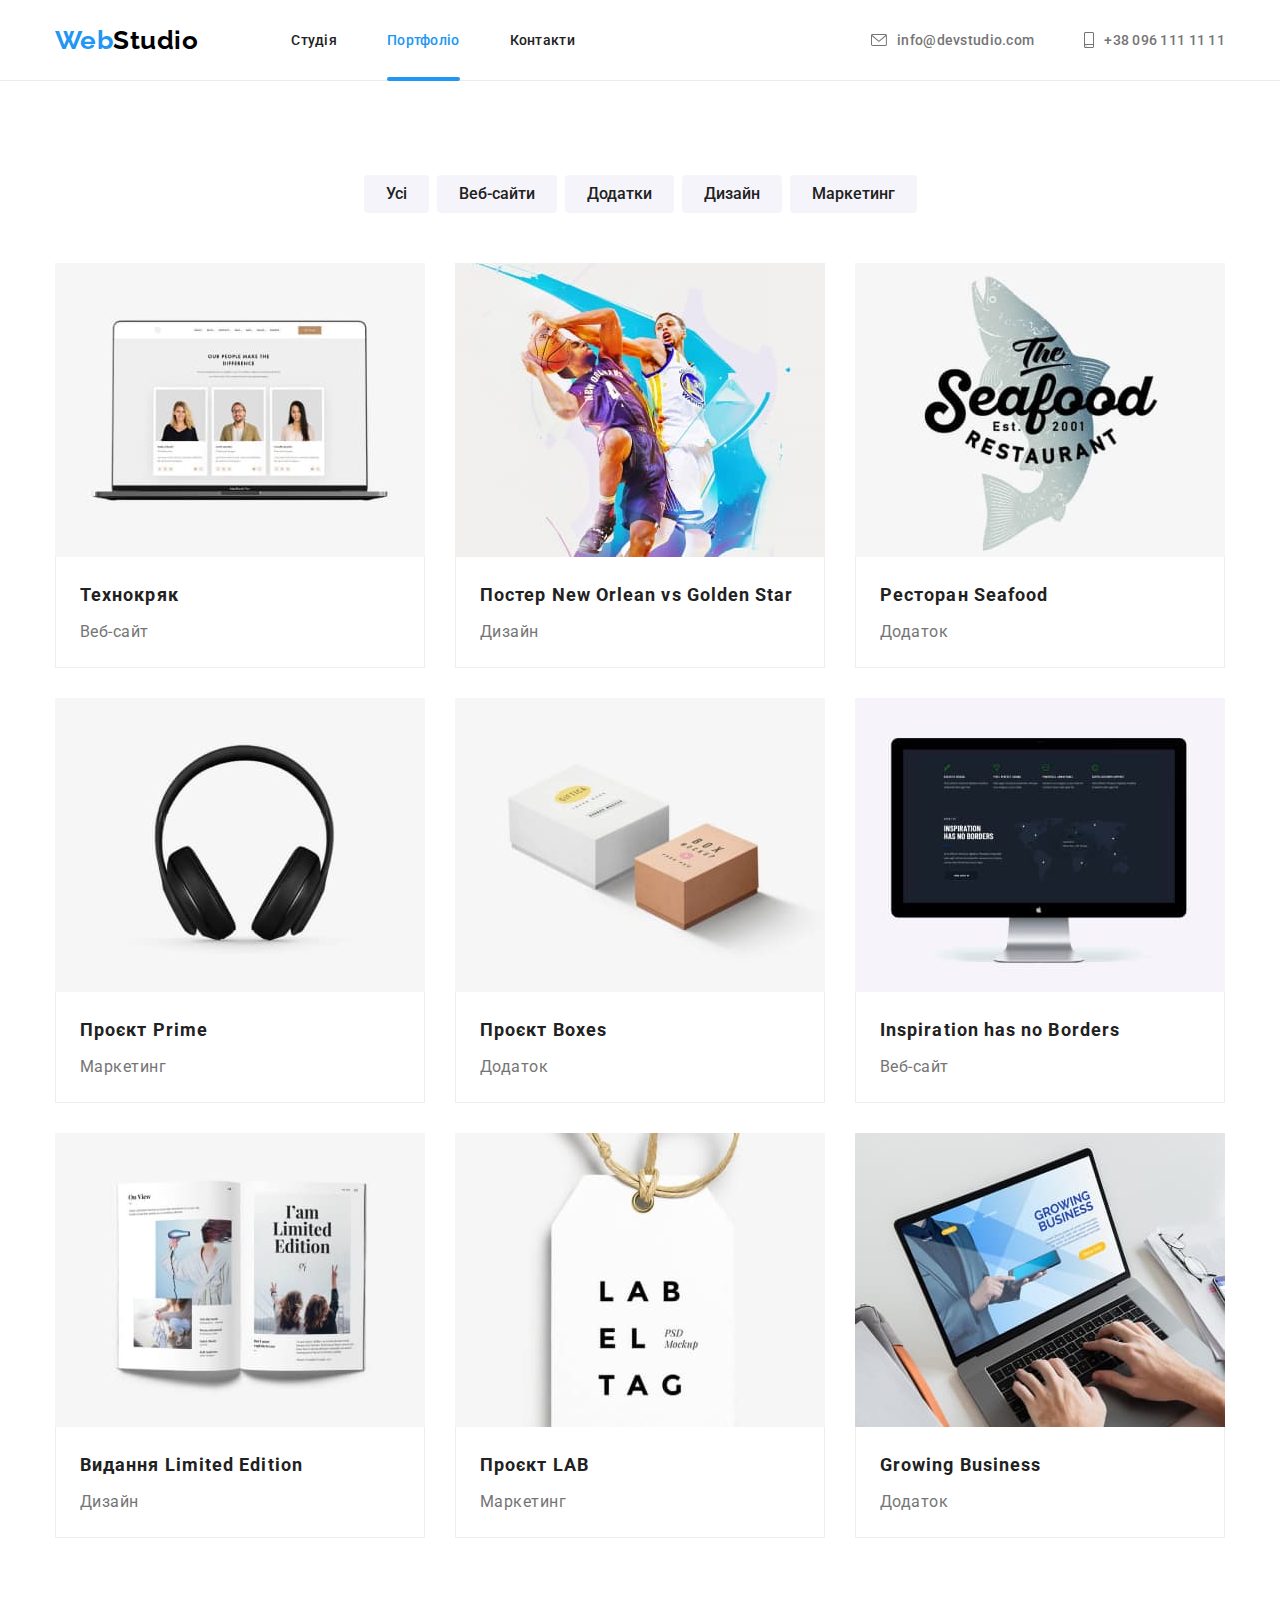
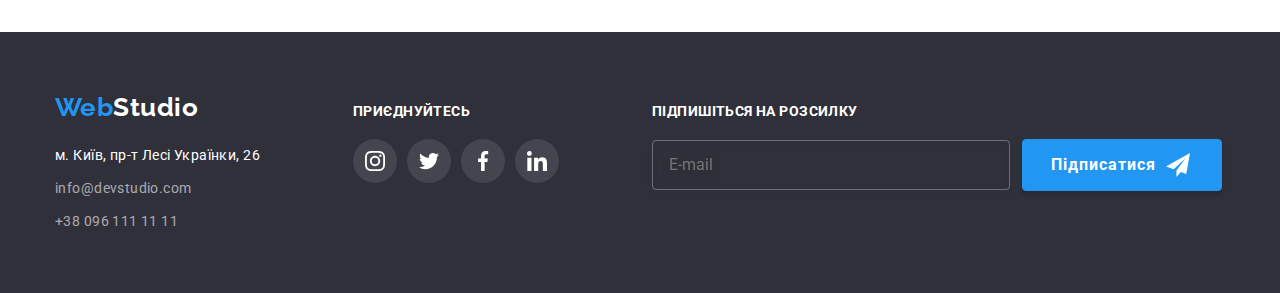
==== portfolio.html @ 826903d3 "homework-6" ====
<!DOCTYPE html>
<html lang="uk">
  <head>
    <meta charset="UTF-8" />
    <meta http-equiv="X-UA-Compatible" content="IE=edge" />
    <meta name="viewport" content="width=device-width, initial-scale=1.0" />
    <title>Document</title>
    <link rel="preconnect" href="https://fonts.googleapis.com" />
    <link rel="preconnect" href="https://fonts.gstatic.com" crossorigin />
    <link
      href="https://fonts.googleapis.com/css2?family=Raleway:wght@700&family=Roboto:wght@400;500;700;900&display=swap"
      rel="stylesheet"
    />
    <link
      rel="stylesheet"
      href="https://cdnjs.cloudflare.com/ajax/libs/modern-normalize/1.1.0/modern-normalize.min.css"
    />
    <link rel="stylesheet" href="./css/style.css" />
  </head>
  <body>
    <!-- Шапка -->
    <header class="page-header">
      <div class="container">
        <nav class="header-nav">
          <a class="header-logo" href="./index.html"
            >Web<span class="logo-style">Studio</span></a
          >

          <ul class="header-list list">
            <li class="item">
              <a class="header-link link" href="./index.html">Студія</a>
            </li>
            <li class="item">
              <a class="header-link link current" href="./portfolio.html"
                >Портфоліо</a
              >
            </li>
            <li class="item">
              <a class="header-link link" href="">Контакти</a>
            </li>
          </ul>
        </nav>
        <div class="header-contacts">
          <ul class="header-tel header-list list">
            <li class="item">
              <a
                class="header-link link header-mail"
                href="mailto:info@devstudio.com"
                ><svg class="icon" width="16" height="12">
                  <use href="./images/icons.svg#icon-mail"></use></svg
                ><span>info@devstudio.com</span></a
              >
            </li>
            <li class="item">
              <a class="header-link link header-phone" href="tel:+380961111111">
                <svg class="icon" width="10" height="16">
                  <use href="./images/icons.svg#icon-phone"></use></svg
                ><span>+38 096 111 11 11</span>
              </a>
            </li>
          </ul>
        </div>
      </div>
    </header>

    <main>
      <section class="project section">
        <div class="container">
          <h1 class="visually-hidden">Проекти</h1>

          <!-- кнопка -->

          <ul class="button-list list">
            <li class="item">
              <button class="button button-current" type="button">Усі</button>
            </li>
            <li class="item">
              <button class="button" type="button">Веб-сайти</button>
            </li>
            <li class="item">
              <button class="button" type="button">Додатки</button>
            </li>
            <li class="item">
              <button class="button" type="button">Дизайн</button>
            </li>
            <li class="item">
              <button class="button" type="button">Маркетинг</button>
            </li>
          </ul>

          <!-- Проекти -->
          <ul class="project-list list">
            <li class="item">
              <div class="project-description">
                <img
                  class="project-img img"
                  src="./images/project-tehno.jpg"
                  alt="на Macbook pro відкрит браузер з анкетою трех людей"
                  width="370"
                  height="294"
                />
                <p class="img-text">
                  Ресурс пропонує комплексні пропозиції з різним рівнем
                  функціоналу та сервісів. Все це дозволить відвідувачу отримати
                  вичерпні відомості про компанію чи приватну особу.
                </p>
              </div>

              <div class="project-container">
                <h2 class="project-title">Технокряк</h2>
                <p class="project-text">Веб-сайт</p>
              </div>
            </li>
            <li class="item">
              <div class="project-description">
                <img
                  class="project-img img"
                  src="./images/project-basketboll.jpg"
                  alt="Двоє баскетболістів з New Orlean vs Golden Star"
                  width="370"
                  height="294"
                />
                <p class="img-text">
                  Ресурс пропонує комплексні пропозиції з різним рівнем
                  функціоналу та сервісів. Все це дозволить відвідувачу отримати
                  вичерпні відомості про компанію чи приватну особу.
                </p>
              </div>

              <div class="project-container">
                <h2 class="project-title">Постер New Orlean vs Golden Star</h2>
                <p class="project-text">Дизайн</p>
              </div>
            </li>
            <li class="item">
              <div class="project-description">
                <img
                  class="project-img img"
                  src="./images/project-seafood.jpg"
                  alt="емблема ресторану Seafood"
                  width="370"
                  height="294"
                />
                <p class="img-text">
                  Ресурс пропонує комплексні пропозиції з різним рівнем
                  функціоналу та сервісів. Все це дозволить відвідувачу отримати
                  вичерпні відомості про компанію чи приватну особу.
                </p>
              </div>

              <div class="project-container">
                <h2 class="project-title">Ресторан Seafood</h2>
                <p class="project-text">Додаток</p>
              </div>
            </li>
            <li class="item">
              <div class="project-description">
                <img
                  class="project-img img"
                  src="./images/project-prime.jpg"
                  alt="великі навушники"
                  width="370"
                  height="294"
                />
                <p class="img-text">
                  Ресурс пропонує комплексні пропозиції з різним рівнем
                  функціоналу та сервісів. Все це дозволить відвідувачу отримати
                  вичерпні відомості про компанію чи приватну особу.
                </p>
              </div>

              <div class="project-container">
                <h2 class="project-title">Проєкт Prime</h2>
                <p class="project-text">Маркетинг</p>
              </div>
            </li>
            <li class="item">
              <div class="project-description">
                <img
                  class="project-img img"
                  src="./images/project-boxes.jpg"
                  alt="біла і коричнива коробка "
                  width="370"
                  height="294"
                />
                <p class="img-text">
                  Ресурс пропонує комплексні пропозиції з різним рівнем
                  функціоналу та сервісів. Все це дозволить відвідувачу отримати
                  вичерпні відомості про компанію чи приватну особу.
                </p>
              </div>

              <div class="project-container">
                <h2 class="project-title">Проєкт Boxes</h2>
                <p class="project-text">Додаток</p>
              </div>
            </li>
            <li class="item">
              <div class="project-description">
                <img
                  class="project-img img"
                  src="./images/project-borders.jpg"
                  alt="apple екран з картою планети"
                  width="370"
                  height="294"
                />
                <p class="img-text">
                  Ресурс пропонує комплексні пропозиції з різним рівнем
                  функціоналу та сервісів. Все це дозволить відвідувачу отримати
                  вичерпні відомості про компанію чи приватну особу.
                </p>
              </div>

              <div class="project-container">
                <h2 class="project-title">Inspiration has no Borders</h2>
                <p class="project-text">Веб-сайт</p>
              </div>
            </li>
            <li class="item">
              <div class="project-description">
                <img
                  class="project-img img"
                  src="./images/project-limited-edition.jpg"
                  alt="розгорнута
              книжка 1ст. дівчина сушить волося, 2ст. дві дівчини показують знак
              'peace'"
                  width="370"
                  height="294"
                />
                <p class="img-text">
                  Ресурс пропонує комплексні пропозиції з різним рівнем
                  функціоналу та сервісів. Все це дозволить відвідувачу отримати
                  вичерпні відомості про компанію чи приватну особу.
                </p>
              </div>

              <div class="project-container">
                <h2 class="project-title">Видання Limited Edition</h2>
                <p class="project-text">Дизайн</p>
              </div>
            </li>
            <li class="item">
              <div class="project-description">
                <img
                  class="project-img img"
                  src="./images/project-lab.jpg"
                  alt="бірка з написом LAB EL TAG PSD Mockup"
                  width="370"
                  height="294"
                />
                <p class="img-text">
                  Ресурс пропонує комплексні пропозиції з різним рівнем
                  функціоналу та сервісів. Все це дозволить відвідувачу отримати
                  вичерпні відомості про компанію чи приватну особу.
                </p>
              </div>

              <div class="project-container">
                <h2 class="project-title">Проєкт LAB</h2>
                <p class="project-text">Маркетинг</p>
              </div>
            </li>
            <li class="item">
              <div class="project-description">
                <img
                  class="project-img img"
                  src="./images/project-business.jpg"
                  alt="чоловічі руки друкують на ноутбуці, відкрита сторінка GROWING BUSINESS"
                  width="370"
                  height="294"
                />
                <p class="img-text">
                  Ресурс пропонує комплексні пропозиції з різним рівнем
                  функціоналу та сервісів. Все це дозволить відвідувачу отримати
                  вичерпні відомості про компанію чи приватну особу.
                </p>
              </div>

              <div class="project-container">
                <h2 class="project-title">Growing Business</h2>
                <p class="project-text">Додаток</p>
              </div>
            </li>
          </ul>
        </div>
      </section>
    </main>

    <!-- Підвал -->

    <footer class="footer">
      <div class="container footer-container">
        <div class="footer-address">
          <a class="header-logo footer-logo" href="./index.html"
            >Web<span class="footer-color">Studio</span></a
          >
          <address>
            <ul class="footer-list list">
              <li class="item">
                <a
                  class="address link"
                  href="https://goo.gl/maps/4uQXYABWk6G59Mzo6"
                  target="_blank"
                  rel="noopener noreferrer nowfollow"
                  >м. Київ, пр-т Лесі Українки, 26</a
                >
              </li>
              <li class="item">
                <a class="mail-tel link" href="mailto:info@devstudio.com"
                  >info@devstudio.com</a
                >
              </li>
              <li class="item">
                <a class="mail-tel link" href="tel:+380961111111"
                  >+38 096 111 11 11</a
                >
              </li>
            </ul>
          </address>
        </div>
        <div class="footer-socials">
          <h2 class="social-title">приєднуйтесь</h2>
          <ul class="social-icon list">
            <li class="item">
              <a href="" class="link">
                <svg class="icon" width="20" height="20">
                  <use href="./images/icons.svg#icon-instagram"></use>
                </svg>
              </a>
            </li>
            <li class="item">
              <a href="" class="link">
                <svg class="icon" width="20" height="20">
                  <use href="./images/icons.svg#icon-twitter"></use>
                </svg>
              </a>
            </li>
            <li class="item">
              <a href="" class="link">
                <svg class="icon" width="20" height="20">
                  <use href="./images/icons.svg#icon-facebook"></use>
                </svg>
              </a>
            </li>
            <li class="item">
              <a href="" class="link">
                <svg class="icon" width="20" height="20">
                  <use href="./images/icons.svg#icon-linkedin"></use>
                </svg>
              </a>
            </li>
          </ul>
        </div>
        <div class="footer-form">
          <h2 class="social-title">Підпишіться на розсилку</h2>
          <form class="footer-email">
            <div class="email">
              <input
                type="email"
                class="footer-input"
                name="email"
                id="email"
                placeholder="E-mail"
                aria-label="E-mail"
                required
              />
            </div>
            <button type="submit" class="footer-button">
              <span class="signeture">Підписатися</span>
              <svg class="icon" width="24" height="24">
                <use href="./images/icons.svg#icon-send"></use>
              </svg>
            </button>
          </form>
        </div>
      </div>
    </footer>
  </body>
</html>
---- css/style.css ----
/* 
основиний текст: #757575;
другорядний текст:  #212121;
білий : #FFFFFF;
footer rgba(255, 255, 255, 0.6);  
background: #FFFFFF99;
hero підвал: #2F303A;
1 секція: #F5F5F5
2 секція: #F5F4FA;
акцент: #2196F3
активна кнопка: #188CE8
 */

:root {
  --main-color: #757575;
  --title-text-color: #212121;
  --accent-color: #2196f3;
  --white-color: #ffffff;
  --transparent-color: #ffffff99;
  --bg-color-dark: #2f303a;
  --bg-color-work: #f5f5f5;
  --bg-color-team: #f5f4fa;
  --icon-color: #afb1b8;
  --timing-function: cubic-bezier(0.4, 0, 0.2, 1);
}

/* RESET */
h1,
h2,
h3,
p {
  margin-top: 0;
  margin-bottom: 0;
}
body {
  color: var(--main-color);
  font-family: "Roboto", sans-serif;
  font-weight: 400;
  letter-spacing: 0.03em;
}

.container {
  width: 1200px;
  margin-right: auto;
  margin-left: auto;
  padding-right: 15px;
  padding-left: 15px;

  /* outline: red 1px solid; */
}

.visually-hidden {
  position: absolute;
  width: 1px;
  height: 1px;
  margin: -1px;
  border: 0;
  padding: 0;
  white-space: nowrap;
  clip-path: inset(100%);
  clip: rect(0 0 0 0);
  overflow: hidden;
}

.title-work-team {
  margin-bottom: 50px;
  font-weight: 700;
  font-size: 36px;
  line-height: calc(42 / 36);
  text-align: center;
  color: var(--title-text-color);
}

.section {
  padding-top: 94px;
  padding-bottom: 94px;
}

.link {
  text-decoration: none;
}

.list {
  padding-left: 0;
  margin: 0;
  list-style: none;
}

.img {
  display: block;
  width: 100%;
}

/* Logo */
.header-logo {
  margin-right: 93px;

  font-family: "Raleway";
  font-weight: 700;
  font-size: 26px;
  line-height: calc(31 / 26);
  text-decoration: none;

  color: var(--accent-color);
}
.logo-style {
  color: #000;
}

/* Header */
.page-header {
  border-bottom: 1px solid #ececec;
}

.page-header .container {
  display: flex;
  align-items: center;
}

.header-nav {
  display: flex;
  align-items: center;
}

.header-list {
  display: flex;
}

.header-list .item:not(:first-child) {
  margin-left: 50px;
}

.page-header {
  background-color: var(--white-color);
}

.header-link {
  display: block;
  padding-top: 32px;
  padding-bottom: 32px;

  font-weight: 500;
  font-size: 14px;
  line-height: calc(16 / 14);
  letter-spacing: 0.02em;

  transition: color 250ms cubic-bezier(0.4, 0, 0.2, 1);

  color: var(--title-text-color);

  cursor: pointer;
}

.current::after {
  position: absolute;
  content: "";
  width: 100%;
  height: 4px;
  bottom: -1px;
  left: 0;
  border-radius: 2px;
  background-color: var(--accent-color);
}

.header-tel .link {
  display: flex;
  align-items: center;

  color: inherit;
}

.current {
  position: relative;
  color: var(--accent-color);
}

.header-link:hover,
.header-link:focus {
  color: var(--accent-color);
}

.header-link .icon {
  margin-right: 10px;
  fill: currentColor;
}

.header-contacts {
  margin-left: auto;
}

/* Hero */

.hero {
  max-width: 1600px;
  height: 600px;

  padding-top: 200px;
  padding-bottom: 200px;
  margin-left: auto;
  margin-right: auto;

  text-align: center;
  background-color: var(--bg-color-dark);
  background-image: linear-gradient(
      rgba(47, 48, 58, 0.4),
      rgba(47, 48, 58, 0.4)
    ),
    url(../images/hero-bg.jpg);
  background-repeat: no-repeat;
  background-size: cover;
}

.hero-title {
  margin: 0 auto;
  margin-bottom: 30px;
  max-width: 696px;

  font-weight: 900;
  font-size: 44px;
  line-height: calc(60 / 44);
  letter-spacing: 0.06em;
  text-transform: uppercase;

  color: var(--white-color);
}

.hero-button {
  display: inline-block;
  padding: 10px 32px;
  min-width: 216px;

  font-family: inherit;
  font-weight: 700;
  font-size: 16px;
  line-height: calc(30 / 16);
  align-items: center;

  letter-spacing: 0.06em;
  color: var(--white-color);

  transition: box-shadow 250ms cubic-bezier(0.4, 0, 0.2, 1);

  border: 1px solid transparent;
  border-radius: 4px;

  background-color: var(--accent-color);

  cursor: pointer;
}

.hero-button:hover,
.hero-button:focus {
  box-shadow: 0px 4px 4px rgba(0, 0, 0, 0.15);
}

/* Наша ефективність */

.about {
  padding-bottom: 0;

  background-color: var(--white-color);
}

.about-list {
  display: flex;
}

.about-list .item {
  flex-basis: calc((100% - 90px) / 4);
  margin-left: 30px;
}

.about-list .item:first-child {
  margin-left: 0;
}

.about .thumb {
  margin-bottom: 30px;

  display: flex;
  height: 120px;
  justify-content: center;
  align-items: center;

  border-radius: 4px;

  background-color: var(--bg-color-team);
}

.about-title {
  margin-bottom: 10px;

  font-weight: 700;
  font-size: 14px;
  line-height: calc(16 / 14);
  text-transform: uppercase;

  color: var(--title-text-color);
}

.about-text {
  font-size: 14px;
  line-height: calc(24 / 14);
}

/* ЧИМ МИ ЗАЙМАЄМОСЯ */

.work {
  background-color: var(--white-color);
}

.work .list {
  display: flex;
}

.work-list .item {
  width: calc((100% - 60px) / 3);
  margin-left: 30px;
}

.work-list .item:first-child {
  margin-left: 0;
}

.work-item {
  position: relative;
  overflow: hidden;
}

.work-text {
  position: absolute;
  bottom: 0;
  width: 370px;
  height: 70px;
  display: flex;
  justify-content: center;
  align-items: center;

  font-weight: 700;
  font-size: 14px;
  line-height: calc(16 / 14);
  text-transform: uppercase;

  color: var(--white-color);
  background-color: rgba(47, 48, 58, 0.8);
}

/* НАША КОМАНДА */
.team {
  background-color: var(--bg-color-team);
}

.team-container {
  padding-top: 30px;
  padding-bottom: 30px;
}

.team-list {
  display: flex;
}

.team-list > .item {
  width: calc((100% - 90px) / 4);
  margin-left: 30px;

  border-radius: 0px 0px 4px 4px;
  box-shadow: 0px 1px 3px rgba(0, 0, 0, 0.12), 0px 1px 1px rgba(0, 0, 0, 0.14),
    0px 2px 1px rgba(0, 0, 0, 0.2);

  background-color: var(--white-color);
}

.team-list > .item:first-child {
  margin-left: 0;
}

.team-title {
  margin-bottom: 10px;

  font-weight: 500;
  font-size: 16px;
  line-height: calc(19 / 16);
  text-align: center;
  color: var(--title-text-color);
}

.team-position {
  font-weight: 400;
  font-size: 16px;
  line-height: calc(19 / 16);
  text-align: center;
}

/* ІКОНКИ СОЦ */
.team-icon {
  display: flex;
  justify-content: center;
  margin-top: 16px;
}

.team-icon > .item {
  width: 44px;
  height: 44px;
  margin-right: 10px;

  background-color: var(--white-color);
}

.team-icon > .item:last-child {
  margin-right: 0;
}

.team-icon .link {
  display: flex;
  width: 100%;
  height: 100%;
  align-items: center;
  justify-content: center;
  border-radius: 50%;
  transition: background-color 250ms cubic-bezier(0.4, 0, 0.2, 1),
    color 250ms cubic-bezier(0.4, 0, 0.2, 1);

  color: var(--icon-color);
}

.team-icon .link:hover,
.team-icon .link:focus {
  background-color: var(--accent-color);
}

.team-icon .icon {
  fill: currentColor;
  /* transition: background-color 250ms cubic-bezier(0.4, 0, 0.2, 1); */
}

.team-icon .link:hover,
.team-icon .link:focus {
  color: var(--white-color);
}

/* ПОСТІЙНІ КЛІЄНТИ */

.client-icon {
  display: flex;
}

.client-icon .item {
  margin-right: 30px;
  width: 170px;
  height: 92px;
}

.client-icon .item:last-child {
  margin-right: 0;
}

.client-icon .link {
  display: flex;
  width: 100%;
  height: 100%;
  justify-content: center;
  align-items: center;

  transition: color 250ms cubic-bezier(0.4, 0, 0.2, 1),
    border 250ms cubic-bezier(0.4, 0, 0.2, 1);

  border: 1px solid var(--icon-color);
  border-radius: 4px;

  color: var(--icon-color);
}

.client-icon .link:hover,
.client-icon .link:focus {
  border: 1px solid var(--accent-color);
  color: var(--accent-color);
}

.client-icon .icon {
  fill: currentColor;
}

/* ПІДВАЛ */
.footer {
  padding-top: 60px;
  padding-bottom: 60px;

  background-color: var(--bg-color-dark);
}

.footer-container {
  display: flex;
  align-items: baseline;
}

.footer-address {
  margin-right: 93px;
}

.footer-logo {
  display: block;
  margin-bottom: 20px;
  margin-right: 0;
}

.footer-color {
  color: var(--white-color);
}

.address {
  display: block;

  font-style: normal;
  font-weight: 400;
  font-size: 14px;
  line-height: calc(24 / 14);
  letter-spacing: 0.03em;

  color: var(--white-color);
}

.footer-list .item:not(:last-child) {
  margin-bottom: 9px;
}

.mail-tel {
  font-style: normal;
  font-weight: 400;
  font-size: 14px;
  line-height: calc(24 / 14);
  letter-spacing: 0.03em;

  color: var(--transparent-color);
}

.footer-socials {
  margin-right: 93px;
}

.social-title {
  margin-bottom: 20px;
  font-weight: 700;
  font-size: 14px;
  line-height: calc(16 / 14);
  letter-spacing: 0.03em;
  text-transform: uppercase;

  color: var(--white-color);
}

/* ІКОНКИ ПІДВАЛУ */

.social-icon {
  display: flex;
  justify-content: center;
  /* margin-top: 20px; */
}

.social-icon > .item {
  width: 44px;
  height: 44px;
  margin-right: 10px;
}

.social-icon > .item:last-child {
  margin-right: 0;
}

.social-icon .link {
  display: flex;
  width: 100%;
  height: 100%;
  align-items: center;
  justify-content: center;
  border-radius: 50%;
  transition: background-color 250ms cubic-bezier(0.4, 0, 0.2, 1);

  background-color: rgba(255, 255, 255, 0.1);
  color: var(--white-color);
}

.social-icon .link:hover,
.social-icon .link:focus {
  background-color: var(--accent-color);
}

.social-icon .icon {
  fill: currentColor;
}

.social-icon .icon:focus {
  color: var(--white-color);
}

.footer-email {
  display: flex;
  align-items: center;
}

.footer-input {
  width: 358px;
  margin: 0;
  margin-right: 12px;
  padding: 15px 16px;
  /* font: inherit; */
  border: 1px solid rgba(255, 255, 255, 0.3);
  filter: drop-shadow(0px 4px 4px rgba(0, 0, 0, 0.15));
  border-radius: 4px;

  color: var(--white-color);
  background-color: transparent;
  transition: border-color 250ms var(--timing-function);
}

.footer-input:focus,
.footer-input:hover {
  border-color: var(--accent-color);
  outline: none;
}

.footer-button {
  display: block;
  width: 200px;
  padding: 10px 28px;
  font-weight: 700;
  font-size: 16px;
  line-height: calc(30 / 16);

  display: flex;
  align-items: center;
  text-align: center;
  letter-spacing: 0.06em;

  border: 1px solid var(--accent-color);
  color: var(--white-color);
  background-color: var(--accent-color);
  box-shadow: 0px 4px 4px rgba(0, 0, 0, 0.15);
  border-radius: 4px;
  cursor: pointer;
}

.footer-button .icon {
  display: flex;
  justify-content: center;
  align-items: center;
  margin-left: 10px;
  fill: var(--white-color);
}

/* Portfolio */

.project {
  background-color: var(--white-color);
}

/* Кнопки */
.button-list {
  display: flex;
  justify-content: center;
  align-items: center;
  margin-bottom: 50px;
}

.button-list .item:not(:first-child) {
  margin-left: 8px;
}

.button {
  padding-top: 6px;
  padding-right: 22px;
  padding-bottom: 6px;
  padding-left: 22px;

  font-family: inherit;
  font-weight: 500;
  font-size: 16px;
  line-height: calc(26 / 16);
  text-align: center;

  transition: box-shadow 250ms cubic-bezier(0.4, 0, 0.2, 1),
    color 250ms cubic-bezier(0.4, 0, 0.2, 1),
    background-color 250ms cubic-bezier(0.4, 0, 0.2, 1);

  cursor: pointer;
  border: none;
  border-radius: 4px;

  background-color: var(--bg-color-team);
  color: var(--title-text-color);
}

.button:hover,
.button:focus {
  box-shadow: 0px 3px 1px rgba(0, 0, 0, 0.1), 0px 1px 2px rgba(0, 0, 0, 0.08),
    0px 2px 2px rgba(0, 0, 0, 0.12);
  color: var(--white-color);
  background-color: var(--accent-color);
}
/* Проекти */
.project-list {
  display: flex;
  flex-wrap: wrap;
}
.project-list .item {
  flex-basis: calc((100% - 60px) / 3);
  margin-right: 30px;
  margin-bottom: 30px;
  cursor: pointer;

  transition: box-shadow 250ms cubic-bezier(0.4, 0, 0.2, 1);
}
.project-list .item:nth-child(3n) {
  margin-right: 0;
}
.project-list .item:nth-last-child(-n + 3) {
  margin-bottom: 0;
}

.project-list .item:hover {
  box-shadow: 0px 1px 1px rgba(0, 0, 0, 0.12), 0px 4px 4px rgba(0, 0, 0, 0.06),
    1px 4px 6px rgba(0, 0, 0, 0.16);
}

.project-container {
  padding-top: 20px;
  padding-right: 24px;
  padding-bottom: 20px;
  padding-left: 24px;

  border-right: 1px solid #eeeeee;
  border-bottom: 1px solid #eeeeee;
  border-left: 1px solid #eeeeee;
}

.project-description {
  position: relative;
  overflow: hidden;
}

.img-text {
  position: absolute;
  top: 0;
  right: 0;
  bottom: 0;
  left: 0;

  display: flex;
  justify-content: center;
  align-items: center;

  padding: 63px 24px;
  font-weight: 400;
  font-size: 18px;
  line-height: calc(28 / 18);
  transform: translateY(100%);
  transition: transform 250ms cubic-bezier(0.4, 0, 0.2, 1);

  color: var(--white-color);
  background-color: rgba(33, 150, 243, 0.9);
}

.project-list .item:hover .img-text {
  transform: translateY(0);
}
.project-title {
  margin-bottom: 4px;

  font-weight: 700;
  font-size: 18px;
  line-height: calc(36 / 18);
  letter-spacing: 0.06em;

  color: var(--title-text-color);
}

.project-text {
  font-size: 16px;
  line-height: calc(30 / 16);
}

/* МОДАЛЬНЕ ВІКНО */

.modal-backdrop {
  position: fixed;
  top: 0;
  right: 0;
  bottom: 0;
  left: 0;
  background-color: rgba(0, 0, 0, 0.2);
  transition: opacity 250ms, visibility 250ms;
}

.modal {
  position: absolute;
  padding-top: 40px;
  padding-right: 39px;
  padding-bottom: 40px;
  padding-left: 41px;
  min-width: 528px;
  min-height: 581px;
  top: 50%;
  left: 50%;
  transform: translate(-50%, -50%);
  transition: tranform 250ms cubic-bezier(0.4, 0, 0.2, 1);

  background-color: var(--white-color);
  box-shadow: 0px 1px 3px rgba(0, 0, 0, 0.12), 0px 1px 1px rgba(0, 0, 0, 0.14),
    0px 2px 1px rgba(0, 0, 0, 0.2);
  border-radius: 4px;
}

.modal .close-sign {
  position: absolute;
  display: flex;
  justify-content: center;
  align-items: center;
  width: 30px;
  height: 30px;

  top: 8px;
  right: 8px;

  padding: 6px;

  background-color: var(--white-color);
  color: #000000;
  border: 1px solid rgba(0, 0, 0, 0.1);
  border-radius: 50%;

  transition: fill 250ms var(--timing-function);

  cursor: pointer;
}

.close-sign:hover .modal-button,
.close-sign:focus .modal-button {
  fill: var(--accent-color);
}

.is-hidden {
  visibility: hidden;
  opacity: 0;
  pointer-events: none;
}

/* Сюди вставити */
.title-modal {
  margin-bottom: 12px;
  font-weight: 700;
  font-size: 20px;
  line-height: calc(23 / 20);
  text-align: center;

  color: var(--title-text-color);
}

.form-field {
  display: flex;
  position: relative;
  margin-bottom: 10px;
}

.modal-label,
.textarea-label {
  display: block;
  width: 100%;
  margin-bottom: 4px;

  font-size: 12px;
  line-height: 14px;
  letter-spacing: 0.01em;

  color: var(--main-color);
}

.modal-input {
  width: 100%;
  margin: 0;
  padding: 12px 15px;
  padding-left: 42px;
  font: inherit;

  border-radius: 4px;
  border: 1px solid rgba(33, 33, 33, 0.2);

  color: rgba(117, 117, 117, 0.5);
  transition: border-color 250ms var(--timing-function);
}

.modal-input:hover,
.modal-input:focus,
.modal-textarea:hover,
.modal-textarea:focus {
  border-color: var(--accent-color);
  outline: none;
  cursor: pointer;
}

.input-icon {
  position: absolute;
  top: 50%;
  left: 15px;

  transform: translateY(-50%);

  display: inline-block;
  width: 18px;
  height: 18px;
  fill: var(--title-text-color);
}

.form-textarea {
  margin-bottom: 20px;
}

.modal-textarea {
  width: 100%;
  height: 120px;
  border: 1px solid rgba(33, 33, 33, 0.2);
  border-radius: 4px;
  resize: none;
  padding: 12px 16px;

  font-size: 12px;
  line-height: calc(14 / 12);
  letter-spacing: 0.01em;

  color: rgba(117, 117, 117, 0.5);
}

.modal-textarea::placeholder {
  font-size: 12px;
}

.input-icon {
  position: absolute;
  left: 12px;
  top: 50%;
  transform: translateY(-50%);
  fill: var(--title-text-color);
  transition: fill 250ms var(--timing-function);
}

.modal-input:focus + .input-icon,
.modal-input:hover + .input-icon {
  fill: var(--accent-color);
}

.check-line {
  display: flex;
  justify-content: center;
  margin-bottom: 30px;
}

.checkbox-agree {
  display: flex;
  align-items: center;

  font-size: 14px;
  line-height: 24px;
}

.checkbox-agree .icon-wrapper {
  width: 16px;
  height: 15px;
  background-color: var(--white-color);
  border: 2px solid var(--title-text-color);
  box-shadow: 0px 1px 3px rgba(0, 0, 0, 0.12), 0px 1px 1px rgba(0, 0, 0, 0.14),
    0px 2px 1px rgba(0, 0, 0, 0.2);
  border-radius: 4px;
  margin-right: 8px;
  display: flex;
  align-items: center;
  justify-content: center;

  transition: background-color 250ms var(--timing-function);
}

.checkbox-agree .agree-icon {
  fill: transparent;
  transition: fill 250ms var(--timing-function);
}

.check-line input:checked + .checkbox-agree .icon-wrapper {
  background-color: var(--accent-color);
  border: none;
}

.check-line input:checked + .checkbox-agree .agree-icon {
  fill: var(--white-color);
}

.form-link {
  margin-left: 5px;
  font-weight: 400;
  font-size: 14px;
  line-height: calc(24 / 14);
  color: var(--accent-color);
}

.modal-submit {
  display: flex;
  justify-content: center;
  margin-bottom: 40px;
}

.submit {
  display: block;
  margin-left: auto;
  margin-right: auto;
  min-width: 200px;

  padding-top: 10px;
  padding-right: 52px;
  padding-bottom: 10px;
  padding-left: 52px;

  font-weight: 700;
  font-size: 16px;
  line-height: calc(30 / 16);
  letter-spacing: 0.06em;
  border-radius: 4px;

  color: var(--white-color);
  background-color: var(--accent-color);
  box-shadow: 0px 4px 4px rgba(0, 0, 0, 0.15);
}
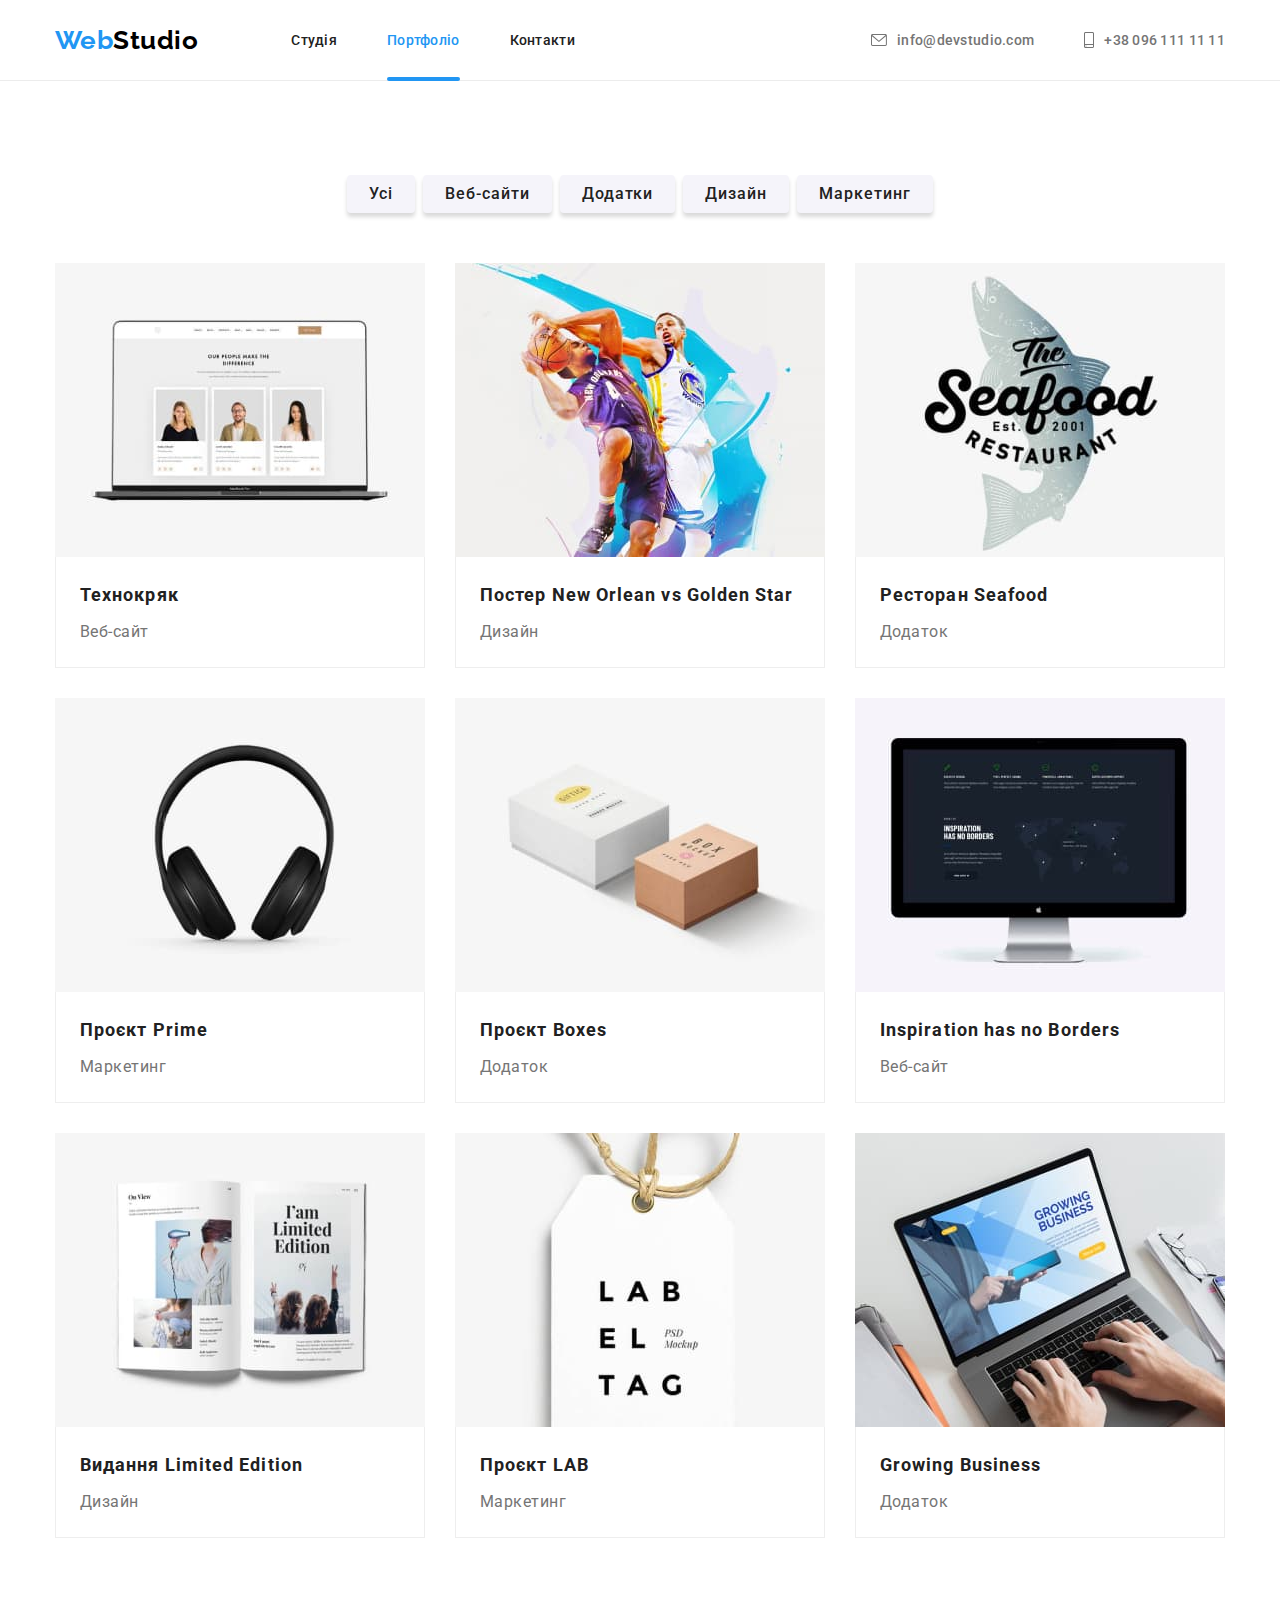
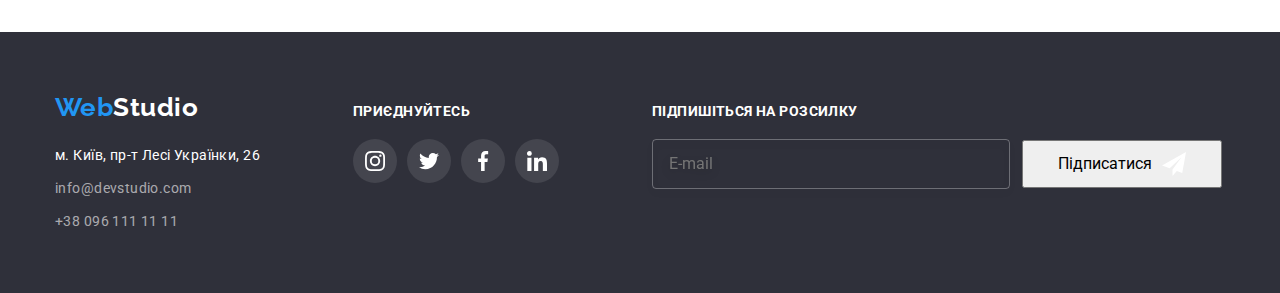
==== commit 6cba2dac: "homework-7" ====
--- a/portfolio.html
+++ b/portfolio.html
@@ -15,51 +15,51 @@
       rel="stylesheet"
       href="https://cdnjs.cloudflare.com/ajax/libs/modern-normalize/1.1.0/modern-normalize.min.css"
     />
-    <link rel="stylesheet" href="./css/style.css" />
+    <link rel="stylesheet" href="./css/main.min.css" />
   </head>
   <body>
     <!-- Шапка -->
     <header class="page-header">
-      <div class="container">
-        <nav class="header-nav">
-          <a class="header-logo" href="./index.html"
-            >Web<span class="logo-style">Studio</span></a
+      <div class="page-header__container container">
+        <nav class="page-nav">
+          <a class="page-nav__logo logo" href="./index.html"
+            >Web<span class="page-nav__logo--color logo--color">Studio</span></a
           >
 
-          <ul class="header-list list">
-            <li class="item">
-              <a class="header-link link" href="./index.html">Студія</a>
-            </li>
-            <li class="item">
-              <a class="header-link link current" href="./portfolio.html"
+          <ul class="page-nav__list list">
+            <li class="page-nav__item">
+              <a class="page-nav__link link" href="./index.html">Студія</a>
+            </li>
+            <li class="page-nav__item">
+              <a
+                class="page-nav__link link page-nav__link--current"
+                href="./portfolio.html"
                 >Портфоліо</a
               >
             </li>
-            <li class="item">
-              <a class="header-link link" href="">Контакти</a>
+            <li class="page-nav__item">
+              <a class="page-nav__link link" href="">Контакти</a>
             </li>
           </ul>
         </nav>
-        <div class="header-contacts">
-          <ul class="header-tel header-list list">
-            <li class="item">
-              <a
-                class="header-link link header-mail"
-                href="mailto:info@devstudio.com"
-                ><svg class="icon" width="16" height="12">
-                  <use href="./images/icons.svg#icon-mail"></use></svg
-                ><span>info@devstudio.com</span></a
-              >
-            </li>
-            <li class="item">
-              <a class="header-link link header-phone" href="tel:+380961111111">
-                <svg class="icon" width="10" height="16">
-                  <use href="./images/icons.svg#icon-phone"></use></svg
-                ><span>+38 096 111 11 11</span>
-              </a>
-            </li>
-          </ul>
-        </div>
+        <ul class="header-contacts__list list">
+          <li class="header-contacts__item">
+            <a
+              class="header-contacts__link link"
+              href="mailto:info@devstudio.com"
+              ><svg class="header-contacts__icon" width="16" height="12">
+                <use href="./images/icons.svg#icon-mail"></use></svg
+              ><span>info@devstudio.com</span></a
+            >
+          </li>
+          <li class="header-contacts__item">
+            <a class="header-contacts__link link" href="tel:+380961111111">
+              <svg class="header-contacts__icon" width="10" height="16">
+                <use href="./images/icons.svg#icon-phone"></use></svg
+              ><span>+38 096 111 11 11</span>
+            </a>
+          </li>
+        </ul>
       </div>
     </header>
 
@@ -70,156 +70,171 @@
 
           <!-- кнопка -->
 
-          <ul class="button-list list">
-            <li class="item">
-              <button class="button button-current" type="button">Усі</button>
-            </li>
-            <li class="item">
-              <button class="button" type="button">Веб-сайти</button>
-            </li>
-            <li class="item">
-              <button class="button" type="button">Додатки</button>
-            </li>
-            <li class="item">
-              <button class="button" type="button">Дизайн</button>
-            </li>
-            <li class="item">
-              <button class="button" type="button">Маркетинг</button>
+          <ul class="filter list">
+            <li class="filter__item">
+              <button
+                class="filter__button button filter__button--current"
+                type="button"
+              >
+                Усі
+              </button>
+            </li>
+            <li class="filter__item">
+              <button class="filter__button button" type="button">
+                Веб-сайти
+              </button>
+            </li>
+            <li class="filter__item">
+              <button class="filter__button button" type="button">
+                Додатки
+              </button>
+            </li>
+            <li class="filter__item">
+              <button class="filter__button button" type="button">
+                Дизайн
+              </button>
+            </li>
+            <li class="filter__item">
+              <button class="filter__button button" type="button">
+                Маркетинг
+              </button>
             </li>
           </ul>
 
           <!-- Проекти -->
-          <ul class="project-list list">
-            <li class="item">
-              <div class="project-description">
-                <img
-                  class="project-img img"
+          <ul class="project__list list">
+            <li class="project__item">
+              <div class="project-description">
+                <img
+                  class="project-description__img img"
                   src="./images/project-tehno.jpg"
                   alt="на Macbook pro відкрит браузер з анкетою трех людей"
                   width="370"
                   height="294"
                 />
-                <p class="img-text">
-                  Ресурс пропонує комплексні пропозиції з різним рівнем
-                  функціоналу та сервісів. Все це дозволить відвідувачу отримати
-                  вичерпні відомості про компанію чи приватну особу.
-                </p>
-              </div>
-
-              <div class="project-container">
-                <h2 class="project-title">Технокряк</h2>
-                <p class="project-text">Веб-сайт</p>
-              </div>
-            </li>
-            <li class="item">
-              <div class="project-description">
-                <img
-                  class="project-img img"
+                <p class="project-description__text">
+                  Ресурс пропонує комплексні пропозиції з різним рівнем
+                  функціоналу та сервісів. Все це дозволить відвідувачу отримати
+                  вичерпні відомості про компанію чи приватну особу.
+                </p>
+              </div>
+
+              <div class="project-cards">
+                <h2 class="project-cards__title">Технокряк</h2>
+                <p class="project-cards__text">Веб-сайт</p>
+              </div>
+            </li>
+            <li class="project__item">
+              <div class="project-description">
+                <img
+                  class="project-description__img img"
                   src="./images/project-basketboll.jpg"
                   alt="Двоє баскетболістів з New Orlean vs Golden Star"
                   width="370"
                   height="294"
                 />
-                <p class="img-text">
-                  Ресурс пропонує комплексні пропозиції з різним рівнем
-                  функціоналу та сервісів. Все це дозволить відвідувачу отримати
-                  вичерпні відомості про компанію чи приватну особу.
-                </p>
-              </div>
-
-              <div class="project-container">
-                <h2 class="project-title">Постер New Orlean vs Golden Star</h2>
-                <p class="project-text">Дизайн</p>
-              </div>
-            </li>
-            <li class="item">
-              <div class="project-description">
-                <img
-                  class="project-img img"
+                <p class="project-description__text">
+                  Ресурс пропонує комплексні пропозиції з різним рівнем
+                  функціоналу та сервісів. Все це дозволить відвідувачу отримати
+                  вичерпні відомості про компанію чи приватну особу.
+                </p>
+              </div>
+
+              <div class="project-cards">
+                <h2 class="project-cards__title">
+                  Постер New Orlean vs Golden Star
+                </h2>
+                <p class="project-cards__text">Дизайн</p>
+              </div>
+            </li>
+            <li class="project__item">
+              <div class="project-description">
+                <img
+                  class="project-description__img img"
                   src="./images/project-seafood.jpg"
                   alt="емблема ресторану Seafood"
                   width="370"
                   height="294"
                 />
-                <p class="img-text">
-                  Ресурс пропонує комплексні пропозиції з різним рівнем
-                  функціоналу та сервісів. Все це дозволить відвідувачу отримати
-                  вичерпні відомості про компанію чи приватну особу.
-                </p>
-              </div>
-
-              <div class="project-container">
-                <h2 class="project-title">Ресторан Seafood</h2>
-                <p class="project-text">Додаток</p>
-              </div>
-            </li>
-            <li class="item">
-              <div class="project-description">
-                <img
-                  class="project-img img"
+                <p class="project-description__text">
+                  Ресурс пропонує комплексні пропозиції з різним рівнем
+                  функціоналу та сервісів. Все це дозволить відвідувачу отримати
+                  вичерпні відомості про компанію чи приватну особу.
+                </p>
+              </div>
+
+              <div class="project-cards">
+                <h2 class="project-cards__title">Ресторан Seafood</h2>
+                <p class="project-cards__text">Додаток</p>
+              </div>
+            </li>
+            <li class="project__item">
+              <div class="project-description">
+                <img
+                  class="project-description__img img"
                   src="./images/project-prime.jpg"
                   alt="великі навушники"
                   width="370"
                   height="294"
                 />
-                <p class="img-text">
-                  Ресурс пропонує комплексні пропозиції з різним рівнем
-                  функціоналу та сервісів. Все це дозволить відвідувачу отримати
-                  вичерпні відомості про компанію чи приватну особу.
-                </p>
-              </div>
-
-              <div class="project-container">
-                <h2 class="project-title">Проєкт Prime</h2>
-                <p class="project-text">Маркетинг</p>
-              </div>
-            </li>
-            <li class="item">
-              <div class="project-description">
-                <img
-                  class="project-img img"
+                <p class="project-description__text">
+                  Ресурс пропонує комплексні пропозиції з різним рівнем
+                  функціоналу та сервісів. Все це дозволить відвідувачу отримати
+                  вичерпні відомості про компанію чи приватну особу.
+                </p>
+              </div>
+
+              <div class="project-cards">
+                <h2 class="project-cards__title">Проєкт Prime</h2>
+                <p class="project-cards__text">Маркетинг</p>
+              </div>
+            </li>
+            <li class="project__item">
+              <div class="project-description">
+                <img
+                  class="project-description__img img"
                   src="./images/project-boxes.jpg"
                   alt="біла і коричнива коробка "
                   width="370"
                   height="294"
                 />
-                <p class="img-text">
-                  Ресурс пропонує комплексні пропозиції з різним рівнем
-                  функціоналу та сервісів. Все це дозволить відвідувачу отримати
-                  вичерпні відомості про компанію чи приватну особу.
-                </p>
-              </div>
-
-              <div class="project-container">
-                <h2 class="project-title">Проєкт Boxes</h2>
-                <p class="project-text">Додаток</p>
-              </div>
-            </li>
-            <li class="item">
-              <div class="project-description">
-                <img
-                  class="project-img img"
+                <p class="project-description__text">
+                  Ресурс пропонує комплексні пропозиції з різним рівнем
+                  функціоналу та сервісів. Все це дозволить відвідувачу отримати
+                  вичерпні відомості про компанію чи приватну особу.
+                </p>
+              </div>
+
+              <div class="project-cards">
+                <h2 class="project-cards__title">Проєкт Boxes</h2>
+                <p class="project-cards__text">Додаток</p>
+              </div>
+            </li>
+            <li class="project__item">
+              <div class="project-description">
+                <img
+                  class="project-description__img img"
                   src="./images/project-borders.jpg"
                   alt="apple екран з картою планети"
                   width="370"
                   height="294"
                 />
-                <p class="img-text">
-                  Ресурс пропонує комплексні пропозиції з різним рівнем
-                  функціоналу та сервісів. Все це дозволить відвідувачу отримати
-                  вичерпні відомості про компанію чи приватну особу.
-                </p>
-              </div>
-
-              <div class="project-container">
-                <h2 class="project-title">Inspiration has no Borders</h2>
-                <p class="project-text">Веб-сайт</p>
-              </div>
-            </li>
-            <li class="item">
-              <div class="project-description">
-                <img
-                  class="project-img img"
+                <p class="project-description__text">
+                  Ресурс пропонує комплексні пропозиції з різним рівнем
+                  функціоналу та сервісів. Все це дозволить відвідувачу отримати
+                  вичерпні відомості про компанію чи приватну особу.
+                </p>
+              </div>
+
+              <div class="project-cards">
+                <h2 class="project-cards__title">Inspiration has no Borders</h2>
+                <p class="project-cards__text">Веб-сайт</p>
+              </div>
+            </li>
+            <li class="project__item">
+              <div class="project-description">
+                <img
+                  class="project-description__img img"
                   src="./images/project-limited-edition.jpg"
                   alt="розгорнута
               книжка 1ст. дівчина сушить волося, 2ст. дві дівчини показують знак
@@ -227,58 +242,58 @@
                   width="370"
                   height="294"
                 />
-                <p class="img-text">
-                  Ресурс пропонує комплексні пропозиції з різним рівнем
-                  функціоналу та сервісів. Все це дозволить відвідувачу отримати
-                  вичерпні відомості про компанію чи приватну особу.
-                </p>
-              </div>
-
-              <div class="project-container">
-                <h2 class="project-title">Видання Limited Edition</h2>
-                <p class="project-text">Дизайн</p>
-              </div>
-            </li>
-            <li class="item">
-              <div class="project-description">
-                <img
-                  class="project-img img"
+                <p class="project-description__text">
+                  Ресурс пропонує комплексні пропозиції з різним рівнем
+                  функціоналу та сервісів. Все це дозволить відвідувачу отримати
+                  вичерпні відомості про компанію чи приватну особу.
+                </p>
+              </div>
+
+              <div class="project-cards">
+                <h2 class="project-cards__title">Видання Limited Edition</h2>
+                <p class="project-cards__text">Дизайн</p>
+              </div>
+            </li>
+            <li class="project__item">
+              <div class="project-description">
+                <img
+                  class="project-description__img img"
                   src="./images/project-lab.jpg"
                   alt="бірка з написом LAB EL TAG PSD Mockup"
                   width="370"
                   height="294"
                 />
-                <p class="img-text">
-                  Ресурс пропонує комплексні пропозиції з різним рівнем
-                  функціоналу та сервісів. Все це дозволить відвідувачу отримати
-                  вичерпні відомості про компанію чи приватну особу.
-                </p>
-              </div>
-
-              <div class="project-container">
-                <h2 class="project-title">Проєкт LAB</h2>
-                <p class="project-text">Маркетинг</p>
-              </div>
-            </li>
-            <li class="item">
-              <div class="project-description">
-                <img
-                  class="project-img img"
+                <p class="project-description__text">
+                  Ресурс пропонує комплексні пропозиції з різним рівнем
+                  функціоналу та сервісів. Все це дозволить відвідувачу отримати
+                  вичерпні відомості про компанію чи приватну особу.
+                </p>
+              </div>
+
+              <div class="project-cards">
+                <h2 class="project-cards__title">Проєкт LAB</h2>
+                <p class="project-cards__text">Маркетинг</p>
+              </div>
+            </li>
+            <li class="project__item">
+              <div class="project-description">
+                <img
+                  class="project-description__img img"
                   src="./images/project-business.jpg"
                   alt="чоловічі руки друкують на ноутбуці, відкрита сторінка GROWING BUSINESS"
                   width="370"
                   height="294"
                 />
-                <p class="img-text">
-                  Ресурс пропонує комплексні пропозиції з різним рівнем
-                  функціоналу та сервісів. Все це дозволить відвідувачу отримати
-                  вичерпні відомості про компанію чи приватну особу.
-                </p>
-              </div>
-
-              <div class="project-container">
-                <h2 class="project-title">Growing Business</h2>
-                <p class="project-text">Додаток</p>
+                <p class="project-description__text">
+                  Ресурс пропонує комплексні пропозиції з різним рівнем
+                  функціоналу та сервісів. Все це дозволить відвідувачу отримати
+                  вичерпні відомості про компанію чи приватну особу.
+                </p>
+              </div>
+
+              <div class="project-cards">
+                <h2 class="project-cards__title">Growing Business</h2>
+                <p class="project-cards__text">Додаток</p>
               </div>
             </li>
           </ul>
@@ -289,29 +304,35 @@
     <!-- Підвал -->
 
     <footer class="footer">
-      <div class="container footer-container">
-        <div class="footer-address">
-          <a class="header-logo footer-logo" href="./index.html"
-            >Web<span class="footer-color">Studio</span></a
+      <div class="container footer__container">
+        <div class="footer-contacts">
+          <a class="footer-contacts__logo logo" href="./index.html"
+            >Web<span class="footer-contacts__logo footer-contacts__logo--color"
+              >Studio</span
+            ></a
           >
           <address>
-            <ul class="footer-list list">
-              <li class="item">
+            <ul class="footer-contacts__list list">
+              <li class="footer-contacts__item">
                 <a
-                  class="address link"
+                  class="footer-contacts__link footer-contacts__address--color link"
                   href="https://goo.gl/maps/4uQXYABWk6G59Mzo6"
                   target="_blank"
                   rel="noopener noreferrer nowfollow"
                   >м. Київ, пр-т Лесі Українки, 26</a
                 >
               </li>
-              <li class="item">
-                <a class="mail-tel link" href="mailto:info@devstudio.com"
+              <li class="footer-contacts__item">
+                <a
+                  class="footer-contacts__link footer-contacts__mail-tel--color link"
+                  href="mailto:info@devstudio.com"
                   >info@devstudio.com</a
                 >
               </li>
-              <li class="item">
-                <a class="mail-tel link" href="tel:+380961111111"
+              <li class="footer-contacts__item">
+                <a
+                  class="footer-contacts__link footer-contacts__mail-tel--color link"
+                  href="tel:+380961111111"
                   >+38 096 111 11 11</a
                 >
               </li>
@@ -319,45 +340,47 @@
           </address>
         </div>
         <div class="footer-socials">
-          <h2 class="social-title">приєднуйтесь</h2>
-          <ul class="social-icon list">
-            <li class="item">
-              <a href="" class="link">
-                <svg class="icon" width="20" height="20">
+          <p class="footer-socials__title footer__title">приєднуйтесь</p>
+          <ul class="footer-socials__list list">
+            <li class="footer-socials__item">
+              <a href="" class="footer-socials__link link">
+                <svg class="footer-socials__icon" width="20" height="20">
                   <use href="./images/icons.svg#icon-instagram"></use>
                 </svg>
               </a>
             </li>
-            <li class="item">
-              <a href="" class="link">
-                <svg class="icon" width="20" height="20">
+            <li class="footer-socials__item">
+              <a href="" class="footer-socials__link link">
+                <svg class="footer-socials__icon" width="20" height="20">
                   <use href="./images/icons.svg#icon-twitter"></use>
                 </svg>
               </a>
             </li>
-            <li class="item">
-              <a href="" class="link">
-                <svg class="icon" width="20" height="20">
+            <li class="footer-socials__item">
+              <a href="" class="footer-socials__link link">
+                <svg class="footer-socials__icon" width="20" height="20">
                   <use href="./images/icons.svg#icon-facebook"></use>
                 </svg>
               </a>
             </li>
-            <li class="item">
-              <a href="" class="link">
-                <svg class="icon" width="20" height="20">
+            <li class="footer-socials__item">
+              <a href="" class="footer-socials__link link">
+                <svg class="footer-socials__icon" width="20" height="20">
                   <use href="./images/icons.svg#icon-linkedin"></use>
                 </svg>
               </a>
             </li>
           </ul>
         </div>
-        <div class="footer-form">
-          <h2 class="social-title">Підпишіться на розсилку</h2>
-          <form class="footer-email">
-            <div class="email">
+        <div class="footer-subscription">
+          <p class="footer-subscription__title footer__title">
+            Підпишіться на розсилку
+          </p>
+          <form class="footer-subscription__form">
+            <div class="footer-subscription__email">
               <input
                 type="email"
-                class="footer-input"
+                class="footer-subscription__input"
                 name="email"
                 id="email"
                 placeholder="E-mail"
@@ -366,8 +389,8 @@
               />
             </div>
             <button type="submit" class="footer-button">
-              <span class="signeture">Підписатися</span>
-              <svg class="icon" width="24" height="24">
+              <span>Підписатися</span>
+              <svg class="footer-button__icon" width="24" height="24">
                 <use href="./images/icons.svg#icon-send"></use>
               </svg>
             </button>
--- a/css/main.min.css
+++ b/css/main.min.css
@@ -0,0 +1 @@
+.visually-hidden{position:absolute;width:1px;height:1px;margin:-1px;border:0;padding:0;white-space:nowrap;-webkit-clip-path:inset(100%);clip-path:inset(100%);clip:rect(0 0 0 0);overflow:hidden}h1,h2,h3,p{margin:0;padding:0}body{font-family:"Roboto",sans-serif;font-weight:400;letter-spacing:.03em;color:#757575;background-color:#fff}.container{width:1200px;margin-right:auto;margin-left:auto;padding-right:15px;padding-left:15px}.section{padding-top:94px;padding-bottom:94px}.link{text-decoration:none}.list{padding-left:0;margin:0;list-style:none}.img{display:block;width:100%}.heading{margin-bottom:50px;font-weight:700;font-size:36px;line-height:1.1666666667;text-align:center;color:#212121}.title-work-team{margin-bottom:50px;font-weight:700;font-size:36px;line-height:1.1666666667;text-align:center;color:#212121}.title{margin-bottom:10px;color:#212121}.footer__title{margin-bottom:20px;font-weight:700;font-size:14px;line-height:1.1428571429;letter-spacing:.03em;text-transform:uppercase;color:#fff}.button{font-weight:700;font-size:16px;line-height:1.875;letter-spacing:.06em;border-radius:4px;border:1px solid #2196f3;color:#fff;background-color:#2196f3;-webkit-box-shadow:0px 4px 4px rgba(0,0,0,.15);box-shadow:0px 4px 4px rgba(0,0,0,.15);cursor:pointer}.logo{display:block;margin-right:93px;font-family:Raleway;font-weight:700;font-size:26px;line-height:1.1923076923;text-decoration:none;color:#2196f3}.logo--color{color:#000}.page-header{border-bottom:1px solid #ececec}.page-header__container{display:-webkit-box;display:-ms-flexbox;display:flex;-webkit-box-align:center;-ms-flex-align:center;align-items:center}.page-nav{display:-webkit-box;display:-ms-flexbox;display:flex;-webkit-box-align:center;-ms-flex-align:center;align-items:center}.page-nav__list{display:-webkit-box;display:-ms-flexbox;display:flex}.page-nav__item:not(:first-child){margin-left:50px}.page-nav__link{display:block;padding-top:32px;padding-bottom:32px;font-weight:500;font-size:14px;line-height:1.1428571429;letter-spacing:.02em;-webkit-transition:color 250ms cubic-bezier(0.4, 0, 0.2, 1);transition:color 250ms cubic-bezier(0.4, 0, 0.2, 1);color:#212121;cursor:pointer}.page-nav__link:hover,.page-nav__link:focus{color:#2196f3}.page-nav__link--current{position:relative;color:#2196f3}.page-nav__link--current::after{position:absolute;content:"";width:100%;height:4px;bottom:-1px;left:0;border-radius:2px;background-color:#2196f3}.header-contacts__list{display:-webkit-box;display:-ms-flexbox;display:flex;margin-left:auto}.header-contacts__item:not(:first-child){margin-left:50px}.header-contacts__link{display:-webkit-box;display:-ms-flexbox;display:flex;-webkit-box-align:center;-ms-flex-align:center;align-items:center;padding-top:32px;padding-bottom:32px;font-weight:500;font-size:14px;line-height:1.1428571429;letter-spacing:.02em;-webkit-transition:color 250ms cubic-bezier(0.4, 0, 0.2, 1);transition:color 250ms cubic-bezier(0.4, 0, 0.2, 1);color:inherit;cursor:pointer;color:inherit}.header-contacts__link:hover,.header-contacts__link:focus{color:#2196f3}.header-contacts__icon{margin-right:10px;fill:currentColor}.hero{max-width:1600px;height:600px;padding-top:200px;padding-bottom:200px;margin-left:auto;margin-right:auto;text-align:center;background-color:#2f303a;background-image:-webkit-gradient(linear, left top, left bottom, from(rgba(47, 48, 58, 0.4)), to(rgba(47, 48, 58, 0.4))),url(../images/hero-bg.jpg);background-image:linear-gradient(rgba(47, 48, 58, 0.4), rgba(47, 48, 58, 0.4)),url(../images/hero-bg.jpg);background-repeat:no-repeat;background-size:cover}.hero__container{text-align:center}.hero__title{margin:0 auto;margin-bottom:30px;max-width:696px;font-weight:900;font-size:44px;line-height:1.3636363636;letter-spacing:.06em;text-transform:uppercase;color:#fff}.hero__button{display:inline-block;-webkit-box-align:center;-ms-flex-align:center;align-items:center;padding:10px 32px;min-width:216px;font-family:inherit;border-radius:4px;border:1px solid rgba(0,0,0,0)}.about{padding-bottom:0;background-color:#fff}.about__list{display:-webkit-box;display:-ms-flexbox;display:flex}.about__item{-ms-flex-preferred-size:calc((100% - 90px)/4);flex-basis:calc((100% - 90px)/4);margin-left:30px}.about__item:first-child{margin-left:0}.about__thumb{margin-bottom:30px;display:-webkit-box;display:-ms-flexbox;display:flex;height:120px;-webkit-box-pack:center;-ms-flex-pack:center;justify-content:center;-webkit-box-align:center;-ms-flex-align:center;align-items:center;border-radius:4px;background-color:#f5f4fa}.about__title{margin-bottom:10px;font-weight:700;font-size:14px;line-height:1.1428571429;text-transform:uppercase;color:#212121}.about__text{font-size:14px;line-height:1.7142857143}.work__list{display:-webkit-box;display:-ms-flexbox;display:flex}.work__item{width:calc((100% - 60px)/3);margin-left:30px}.work__item:first-child{margin-left:0}.work__card{position:relative;overflow:hidden}.work__text{position:absolute;bottom:0;width:370px;height:70px;display:-webkit-box;display:-ms-flexbox;display:flex;-webkit-box-pack:center;-ms-flex-pack:center;justify-content:center;-webkit-box-align:center;-ms-flex-align:center;align-items:center;font-weight:700;font-size:14px;line-height:1.1428571429;text-transform:uppercase;color:#fff;background-color:rgba(47,48,58,.8)}.team{background-color:#f5f4fa}.team-cards{padding-top:30px;padding-bottom:30px}.team__list{display:-webkit-box;display:-ms-flexbox;display:flex}.team__item{width:calc((100% - 90px)/4);margin-left:30px;border-radius:0px 0px 4px 4px;-webkit-box-shadow:0px 1px 3px rgba(0,0,0,.12),0px 1px 1px rgba(0,0,0,.14),0px 2px 1px rgba(0,0,0,.2);box-shadow:0px 1px 3px rgba(0,0,0,.12),0px 1px 1px rgba(0,0,0,.14),0px 2px 1px rgba(0,0,0,.2);background-color:#fff}.team__item:first-child{margin-left:0}.team-cards__title{font-weight:500;font-size:16px;line-height:1.1875;text-align:center}.team-cards__position{font-weight:400;font-size:16px;line-height:1.1875;text-align:center}.team-cards__list{display:-webkit-box;display:-ms-flexbox;display:flex;-webkit-box-pack:center;-ms-flex-pack:center;justify-content:center;margin-top:16px}.team-cards__item{width:44px;height:44px;margin-right:10px;background-color:#fff}.team-cards__item:last-child{margin-right:0}.team-cards__link{display:-webkit-box;display:-ms-flexbox;display:flex;width:100%;height:100%;-webkit-box-align:center;-ms-flex-align:center;align-items:center;-webkit-box-pack:center;-ms-flex-pack:center;justify-content:center;border-radius:50%;-webkit-transition:background-color 250ms cubic-bezier(0.4, 0, 0.2, 1),color 250ms cubic-bezier(0.4, 0, 0.2, 1);transition:background-color 250ms cubic-bezier(0.4, 0, 0.2, 1),color 250ms cubic-bezier(0.4, 0, 0.2, 1);color:#afb1b8}.team-cards__link:hover,.team-cards__link:focus{color:#fff;background-color:#2196f3}.team-cards__icon{fill:currentColor}.client__list{display:-webkit-box;display:-ms-flexbox;display:flex}.client__item{margin-right:30px;width:170px;height:92px}.client__item:last-child{margin-right:0}.client__link{display:-webkit-box;display:-ms-flexbox;display:flex;width:100%;height:100%;-webkit-box-pack:center;-ms-flex-pack:center;justify-content:center;-webkit-box-align:center;-ms-flex-align:center;align-items:center;-webkit-transition:color 250ms cubic-bezier(0.4, 0, 0.2, 1),border 250ms cubic-bezier(0.4, 0, 0.2, 1);transition:color 250ms cubic-bezier(0.4, 0, 0.2, 1),border 250ms cubic-bezier(0.4, 0, 0.2, 1);border:1px solid #afb1b8;border-radius:4px;color:#afb1b8}.client__link:hover,.client__link:focus{border:1px solid #2196f3;color:#2196f3}.client__icon{fill:currentColor}.footer{padding-top:60px;padding-bottom:60px;background-color:#2f303a}.footer__container{display:-webkit-box;display:-ms-flexbox;display:flex;-webkit-box-align:baseline;-ms-flex-align:baseline;align-items:baseline}.footer-contacts{margin-right:93px}.footer-contacts__logo{margin-bottom:20px;margin-right:0}.footer-contacts__logo--color{color:#fff}.footer-contacts__item:not(:last-child){margin-bottom:9px}.footer-contacts__link{display:block;font-style:normal;font-weight:400;font-size:14px;line-height:1.7142857143;letter-spacing:.03em}.footer-contacts__address--color{color:#fff}.footer-contacts__mail-tel--color{color:rgba(255,255,255,.6)}.footer-socials{margin-right:93px}.footer-socials__title{margin-bottom:20px;font-weight:700;font-size:14px;line-height:1.1428571429;letter-spacing:.03em;text-transform:uppercase;color:#fff}.footer-socials__list{display:-webkit-box;display:-ms-flexbox;display:flex;-webkit-box-pack:center;-ms-flex-pack:center;justify-content:center}.footer-socials__item{width:44px;height:44px;margin-right:10px}.footer-socials__item:last-child{margin-right:0}.footer-socials__link{display:-webkit-box;display:-ms-flexbox;display:flex;width:100%;height:100%;-webkit-box-align:center;-ms-flex-align:center;align-items:center;-webkit-box-pack:center;-ms-flex-pack:center;justify-content:center;border-radius:50%;-webkit-transition:background-color 250ms cubic-bezier(0.4, 0, 0.2, 1);transition:background-color 250ms cubic-bezier(0.4, 0, 0.2, 1);background-color:rgba(255,255,255,.1);color:#fff}.footer-socials__link:hover,.footer-socials__link:focus{background-color:#2196f3}.footer-socials__icon{fill:currentColor}.footer-subscription__form{display:-webkit-box;display:-ms-flexbox;display:flex;-webkit-box-align:center;-ms-flex-align:center;align-items:center}.footer-subscription__input{width:358px;margin:0;margin-right:12px;padding:15px 16px;border:1px solid rgba(255,255,255,.3);-webkit-filter:drop-shadow(0px 4px 4px rgba(0, 0, 0, 0.15));filter:drop-shadow(0px 4px 4px rgba(0, 0, 0, 0.15));border-radius:4px;color:#fff;background-color:rgba(0,0,0,0);-webkit-transition:border-color 250ms cubic-bezier(0.4, 0, 0.2, 1);transition:border-color 250ms cubic-bezier(0.4, 0, 0.2, 1)}.footer-subscription__input:focus,.footer-subscription__input:hover{border-color:#2196f3;outline:none}.footer-button{display:-webkit-inline-box;display:-ms-inline-flexbox;display:inline-flex;-webkit-box-align:center;-ms-flex-align:center;align-items:center;-webkit-box-pack:center;-ms-flex-pack:center;justify-content:center;padding:10px 28px;width:200px}.footer-button__icon{display:-webkit-box;display:-ms-flexbox;display:flex;-webkit-box-pack:center;-ms-flex-pack:center;justify-content:center;-webkit-box-align:center;-ms-flex-align:center;align-items:center;margin-left:10px;fill:#fff}.modal-backdrop{position:fixed;top:0;right:0;bottom:0;left:0;background-color:rgba(0,0,0,.2);-webkit-transition:opacity 250ms,visibility 250ms;transition:opacity 250ms,visibility 250ms}.modal-backdrop--hidden{visibility:hidden;opacity:0;pointer-events:none}.modal{position:absolute;padding-top:40px;padding-right:39px;padding-bottom:40px;padding-left:41px;min-width:528px;min-height:581px;top:50%;left:50%;-webkit-transform:translate(-50%, -50%);transform:translate(-50%, -50%);-webkit-transition:tranform 250ms cubic-bezier(0.4, 0, 0.2, 1);transition:tranform 250ms cubic-bezier(0.4, 0, 0.2, 1);background-color:#fff;-webkit-box-shadow:0px 1px 3px rgba(0,0,0,.12),0px 1px 1px rgba(0,0,0,.14),0px 2px 1px rgba(0,0,0,.2);box-shadow:0px 1px 3px rgba(0,0,0,.12),0px 1px 1px rgba(0,0,0,.14),0px 2px 1px rgba(0,0,0,.2);border-radius:4px}.modal__close-sign{position:absolute;display:-webkit-box;display:-ms-flexbox;display:flex;-webkit-box-pack:center;-ms-flex-pack:center;justify-content:center;-webkit-box-align:center;-ms-flex-align:center;align-items:center;width:30px;height:30px;top:8px;right:8px;padding:6px;background-color:#fff;color:#000;border:1px solid rgba(0,0,0,.1);border-radius:50%;-webkit-transition:fill 250ms cubic-bezier(0.4, 0, 0.2, 1);transition:fill 250ms cubic-bezier(0.4, 0, 0.2, 1);cursor:pointer}.modal__close-sign:hover .modal__icon,.modal__close-sign:focus .modal__icon{fill:#2196f3}.form-modal__title{margin-bottom:12px;font-weight:700;font-size:20px;line-height:1.15;text-align:center;color:#212121}.form-modal__label,.textarea-label{display:block;width:100%;margin-bottom:4px;font-size:12px;line-height:14px;letter-spacing:.01em;color:#757575}.form-modal__field{display:-webkit-box;display:-ms-flexbox;display:flex;position:relative;margin-bottom:10px}.form-modal__input,.form-modal__textarea{width:100%;margin:0;padding:12px 15px;padding-left:42px;font:inherit;border-radius:4px;border:1px solid rgba(33,33,33,.2);color:rgba(117,117,117,.5);-webkit-transition:border-color 250ms cubic-bezier(0.4, 0, 0.2, 1);transition:border-color 250ms cubic-bezier(0.4, 0, 0.2, 1)}.form-modal__input:hover,.form-modal__textarea:hover,.form-modal__input:focus,.form-modal__textarea:focus{border-color:#2196f3;outline:none;cursor:pointer}.form-modal__icon{position:absolute;top:50%;left:12px;-webkit-transform:translateY(-50%);transform:translateY(-50%);display:inline-block;width:18px;height:18px;fill:#212121;-webkit-transition:fill 250ms cubic-bezier(0.4, 0, 0.2, 1);transition:fill 250ms cubic-bezier(0.4, 0, 0.2, 1)}.form-modal__input:focus+.form-modal__icon,.form-modal__textarea:focus+.form-modal__icon,.form-modal__input:hover+.form-modal__icon,.form-modal__textarea:hover+.form-modal__icon{fill:#2196f3}.form-modal__field-textarea{margin-bottom:20px}.form-modal__textarea{height:120px;resize:none;padding:12px 15px;font-size:12px;line-height:1.1666666667;letter-spacing:.01em}.form-modal__textarea::-webkit-input-placeholder{font-size:12px}.form-modal__textarea::-moz-placeholder{font-size:12px}.form-modal__textarea:-ms-input-placeholder{font-size:12px}.form-modal__textarea::-ms-input-placeholder{font-size:12px}.form-modal__textarea::placeholder{font-size:12px}.check-line{display:-webkit-box;display:-ms-flexbox;display:flex;-webkit-box-pack:center;-ms-flex-pack:center;justify-content:center;margin-bottom:30px}.checkbox-agree{display:-webkit-box;display:-ms-flexbox;display:flex;-webkit-box-align:center;-ms-flex-align:center;align-items:center;font-size:14px;line-height:24px}.checkbox-agree__wrapper{width:16px;height:15px;background-color:#fff;border:2px solid #212121;-webkit-box-shadow:0px 1px 3px rgba(0,0,0,.12),0px 1px 1px rgba(0,0,0,.14),0px 2px 1px rgba(0,0,0,.2);box-shadow:0px 1px 3px rgba(0,0,0,.12),0px 1px 1px rgba(0,0,0,.14),0px 2px 1px rgba(0,0,0,.2);border-radius:4px;margin-right:8px;display:-webkit-box;display:-ms-flexbox;display:flex;-webkit-box-align:center;-ms-flex-align:center;align-items:center;-webkit-box-pack:center;-ms-flex-pack:center;justify-content:center;-webkit-transition:background-color 250ms cubic-bezier(0.4, 0, 0.2, 1);transition:background-color 250ms cubic-bezier(0.4, 0, 0.2, 1)}.checkbox-agree__icon{fill:rgba(0,0,0,0);-webkit-transition:fill 250ms cubic-bezier(0.4, 0, 0.2, 1);transition:fill 250ms cubic-bezier(0.4, 0, 0.2, 1)}.check-line__input:checked+.checkbox-agree .checkbox-agree__wrapper{background-color:#2196f3;border:none}.check-line__input:checked+.checkbox-agree .checkbox-agree__icon{fill:#fff}.checkbox-agree__link{margin-left:5px;font-weight:400;font-size:14px;line-height:1.7142857143;color:#2196f3}.modal__button{display:block;margin-left:auto;margin-right:auto;min-width:200px;padding-top:10px;padding-right:52px;padding-bottom:10px;padding-left:52px}.project__list{display:-webkit-box;display:-ms-flexbox;display:flex;-ms-flex-wrap:wrap;flex-wrap:wrap}.project__item{-ms-flex-preferred-size:calc((100% - 60px)/3);flex-basis:calc((100% - 60px)/3);margin-right:30px;margin-bottom:30px;cursor:pointer;-webkit-transition:-webkit-box-shadow 250ms cubic-bezier(0.4, 0, 0.2, 1);transition:-webkit-box-shadow 250ms cubic-bezier(0.4, 0, 0.2, 1);transition:box-shadow 250ms cubic-bezier(0.4, 0, 0.2, 1);transition:box-shadow 250ms cubic-bezier(0.4, 0, 0.2, 1), -webkit-box-shadow 250ms cubic-bezier(0.4, 0, 0.2, 1)}.project__item:nth-child(3n){margin-right:0}.project__item:nth-last-child(-n+3){margin-bottom:0}.project__item:hover{-webkit-box-shadow:0px 1px 1px rgba(0,0,0,.12),0px 4px 4px rgba(0,0,0,.06),1px 4px 6px rgba(0,0,0,.16);box-shadow:0px 1px 1px rgba(0,0,0,.12),0px 4px 4px rgba(0,0,0,.06),1px 4px 6px rgba(0,0,0,.16)}.project-description{position:relative;overflow:hidden}.project-description__text{position:absolute;top:0;right:0;bottom:0;left:0;display:-webkit-box;display:-ms-flexbox;display:flex;-webkit-box-pack:center;-ms-flex-pack:center;justify-content:center;-webkit-box-align:center;-ms-flex-align:center;align-items:center;padding:63px 24px;font-weight:400;font-size:18px;line-height:1.5555555556;-webkit-transform:translateY(100%);transform:translateY(100%);-webkit-transition:-webkit-transform 250ms cubic-bezier(0.4, 0, 0.2, 1);transition:-webkit-transform 250ms cubic-bezier(0.4, 0, 0.2, 1);transition:transform 250ms cubic-bezier(0.4, 0, 0.2, 1);transition:transform 250ms cubic-bezier(0.4, 0, 0.2, 1), -webkit-transform 250ms cubic-bezier(0.4, 0, 0.2, 1);color:#fff;background-color:rgba(33,150,243,.9)}.project__item:hover .project-description__text{-webkit-transform:translateY(0);transform:translateY(0)}.project-cards{padding-top:20px;padding-right:24px;padding-bottom:20px;padding-left:24px;border-right:1px solid #eee;border-bottom:1px solid #eee;border-left:1px solid #eee}.project-cards__title{margin-bottom:4px;font-weight:700;font-size:18px;line-height:2;letter-spacing:.06em;color:#212121}.project-cards__text{font-size:16px;line-height:1.875}.filter{display:-webkit-box;display:-ms-flexbox;display:flex;-webkit-box-pack:center;-ms-flex-pack:center;justify-content:center;-webkit-box-align:center;-ms-flex-align:center;align-items:center;margin-bottom:50px}.filter__item:not(:first-child){margin-left:8px}.filter__button{text-align:center;padding-top:6px;padding-right:22px;padding-bottom:6px;padding-left:22px;font-family:inherit;font-weight:500;font-size:16px;line-height:1.625;-webkit-transition:color 250ms cubic-bezier(0.4, 0, 0.2, 1),background-color 250ms cubic-bezier(0.4, 0, 0.2, 1),-webkit-box-shadow 250ms cubic-bezier(0.4, 0, 0.2, 1);transition:color 250ms cubic-bezier(0.4, 0, 0.2, 1),background-color 250ms cubic-bezier(0.4, 0, 0.2, 1),-webkit-box-shadow 250ms cubic-bezier(0.4, 0, 0.2, 1);transition:box-shadow 250ms cubic-bezier(0.4, 0, 0.2, 1),color 250ms cubic-bezier(0.4, 0, 0.2, 1),background-color 250ms cubic-bezier(0.4, 0, 0.2, 1);transition:box-shadow 250ms cubic-bezier(0.4, 0, 0.2, 1),color 250ms cubic-bezier(0.4, 0, 0.2, 1),background-color 250ms cubic-bezier(0.4, 0, 0.2, 1),-webkit-box-shadow 250ms cubic-bezier(0.4, 0, 0.2, 1);border-radius:4px;border:none;color:#212121;background-color:#f5f4fa;cursor:pointer}.filter__button:hover,.filter__button:focus{color:#fff;background-color:#2196f3;-webkit-box-shadow:0px 3px 1px rgba(0,0,0,.1),0px 1px 2px rgba(0,0,0,.08),0px 2px 2px rgba(0,0,0,.12);box-shadow:0px 3px 1px rgba(0,0,0,.1),0px 1px 2px rgba(0,0,0,.08),0px 2px 2px rgba(0,0,0,.12)}/*# sourceMappingURL=main.min.css.map */